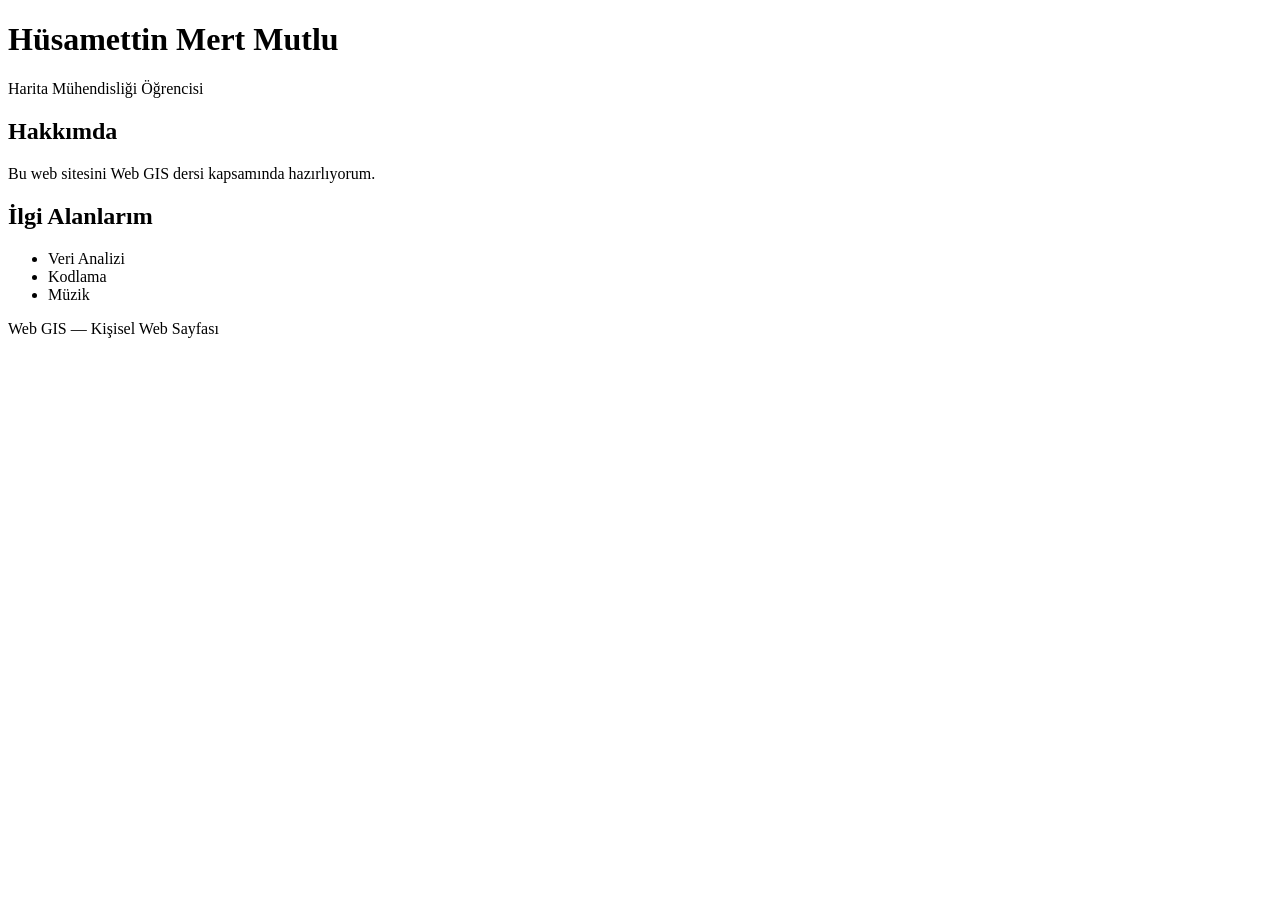
==== index.html @ d996ada9 "Kisisel ana sayfanin HTML iskeletini olustur" ====
<!DOCTYPE html>
<html lang="tr">
<head>
    <meta charset="UTF-8">
    <meta name="viewport" content="width=device-width, initial-scale=1.0">
    <title>Hüsamettin Mert Mutlu | Kişisel Web Sitesi</title>
</head>
<body>
    <header>
        <h1>Hüsamettin Mert Mutlu</h1>
        <p>Harita Mühendisliği Öğrencisi</p>
    </header>

    <main>
        <section>
            <h2>Hakkımda</h2>
            <p>
                Bu web sitesini Web GIS dersi kapsamında
                hazırlıyorum.
            </p>
        </section>

        <section>
            <h2>İlgi Alanlarım</h2>
            <ul>
                <li>Veri Analizi</li>
                <li>Kodlama</li>
                <li>Müzik</li>
            </ul>
        </section>
    </main>

    <footer>
        <p>Web GIS — Kişisel Web Sayfası</p>
    </footer>
</body>
</html>
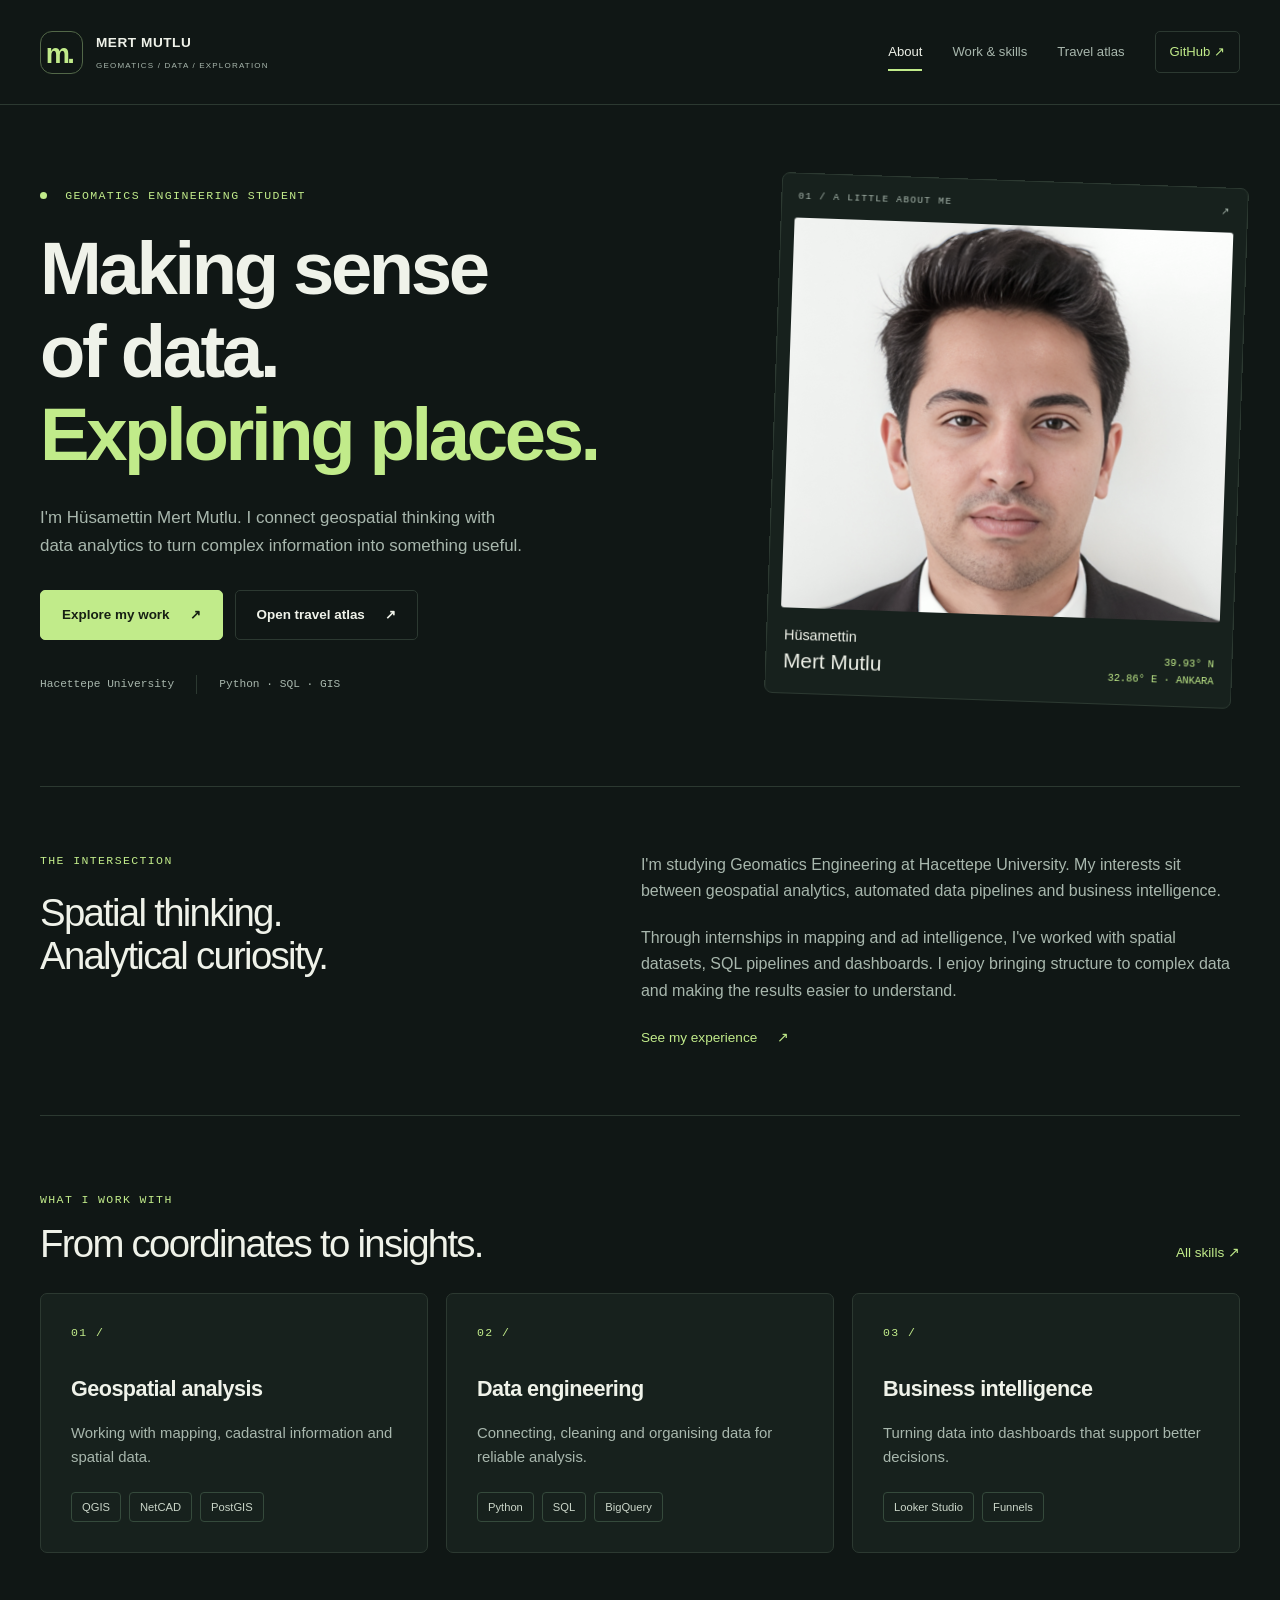
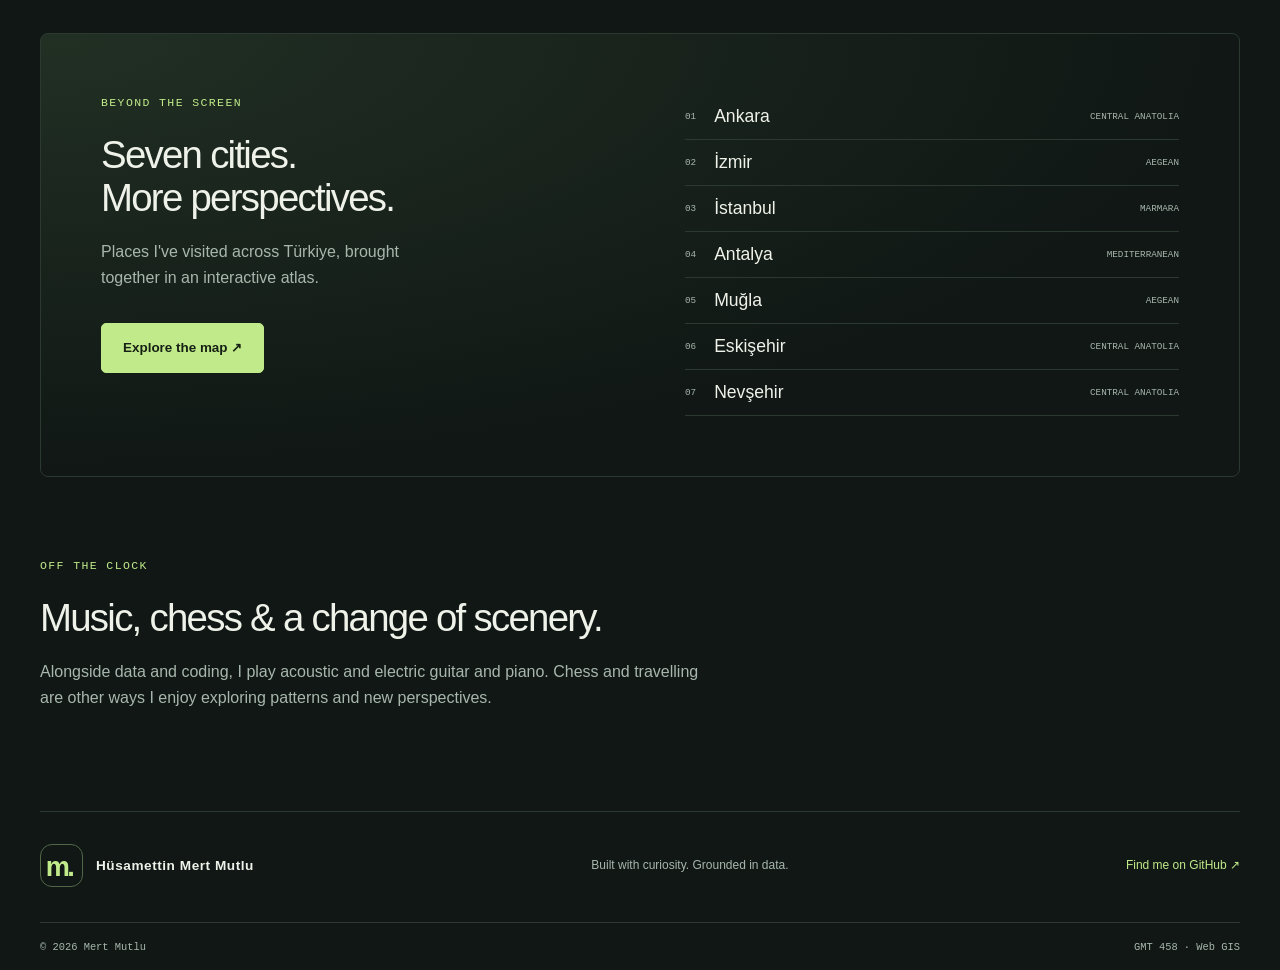
==== commit 7600e31a: "Build personal portfolio and travel atlas with city photos" ====
--- a/index.html
+++ b/index.html
@@ -1,37 +1,10 @@
 <!DOCTYPE html>
-<html lang="tr">
-<head>
-    <meta charset="UTF-8">
-    <meta name="viewport" content="width=device-width, initial-scale=1.0">
-    <title>Hüsamettin Mert Mutlu | Kişisel Web Sitesi</title>
-</head>
-<body>
-    <header>
-        <h1>Hüsamettin Mert Mutlu</h1>
-        <p>Harita Mühendisliği Öğrencisi</p>
-    </header>
-
-    <main>
-        <section>
-            <h2>Hakkımda</h2>
-            <p>
-                Bu web sitesini Web GIS dersi kapsamında
-                hazırlıyorum.
-            </p>
-        </section>
-
-        <section>
-            <h2>İlgi Alanlarım</h2>
-            <ul>
-                <li>Veri Analizi</li>
-                <li>Kodlama</li>
-                <li>Müzik</li>
-            </ul>
-        </section>
-    </main>
-
-    <footer>
-        <p>Web GIS — Kişisel Web Sayfası</p>
-    </footer>
-</body>
-</html>+<html lang="en"><head><meta charset="UTF-8"><meta name="viewport" content="width=device-width, initial-scale=1.0"><meta name="theme-color" content="#101715"><meta name="description" content="Hüsamettin Mert Mutlu — geomatics engineering, data analytics and an interactive travel atlas of Türkiye."><title>About | Mert Mutlu</title><link rel="icon" href="images/favicon.svg" type="image/svg+xml"><link rel="stylesheet" href="css/style.css"><script defer src="js/site.js"></script></head>
+<body><a class="skip-link" href="#main">Skip to content</a><header class="site-header"><div class="container nav"><a class="brand" href="index.html" aria-label="Mert Mutlu home"><span class="brand-mark">m.</span><span>MERT MUTLU<span class="brand-sub">GEOMATICS / DATA / EXPLORATION</span></span></a><nav aria-label="Main navigation"><a href="index.html" aria-current="page">About</a><a href="projects.html">Work & skills</a><a href="maps.html">Travel atlas</a><a class="github-link" href="https://github.com/mert0037" target="_blank" rel="noopener noreferrer">GitHub ↗</a></nav></div></header>
+<main id="main">
+<section class="container hero"><div class="hero-copy"><p class="eyebrow"><span class="status-dot"></span> GEOMATICS ENGINEERING STUDENT</p><h1>Making sense<br>of data.<br><em>Exploring places.</em></h1><p class="hero-intro">I'm Hüsamettin Mert Mutlu. I connect geospatial thinking with data analytics to turn complex information into something useful.</p><div class="button-row"><a class="button primary" href="projects.html">Explore my work <span>↗</span></a><a class="button secondary" href="maps.html">Open travel atlas <span>↗</span></a></div><div class="hero-meta"><span>Hacettepe University</span><span>Python · SQL · GIS</span></div></div><div class="portrait-wrap"><div class="portrait-top"><span>01 / A LITTLE ABOUT ME</span><span>↗</span></div><img class="portrait" src="images/portrait.png" width="2770" height="3694" alt="Portrait of Hüsamettin Mert Mutlu"><div class="portrait-caption"><span>Hüsamettin<br><strong>Mert Mutlu</strong></span><span class="coordinate-label">39.93° N<br>32.86° E · ANKARA</span></div></div></section>
+<section class="container about-section"><div><p class="eyebrow">THE INTERSECTION</p><h2>Spatial thinking.<br>Analytical curiosity.</h2></div><div class="about-copy"><p>I'm studying Geomatics Engineering at Hacettepe University. My interests sit between geospatial analytics, automated data pipelines and business intelligence.</p><p>Through internships in mapping and ad intelligence, I've worked with spatial datasets, SQL pipelines and dashboards. I enjoy bringing structure to complex data and making the results easier to understand.</p><a class="text-link" href="projects.html#experience">See my experience <span>↗</span></a></div></section>
+<section class="container"><div class="section-heading"><div><p class="eyebrow">WHAT I WORK WITH</p><h2>From coordinates to insights.</h2></div><a class="text-link" href="projects.html">All skills ↗</a></div><div class="three-grid"><article class="feature-card"><span class="card-number">01 /</span><h3>Geospatial analysis</h3><p>Working with mapping, cadastral information and spatial data.</p><div class="tags"><span>QGIS</span><span>NetCAD</span><span>PostGIS</span></div></article><article class="feature-card"><span class="card-number">02 /</span><h3>Data engineering</h3><p>Connecting, cleaning and organising data for reliable analysis.</p><div class="tags"><span>Python</span><span>SQL</span><span>BigQuery</span></div></article><article class="feature-card"><span class="card-number">03 /</span><h3>Business intelligence</h3><p>Turning data into dashboards that support better decisions.</p><div class="tags"><span>Looker Studio</span><span>Funnels</span></div></article></div></section>
+<section class="container travel-teaser"><div><p class="eyebrow">BEYOND THE SCREEN</p><h2>Seven cities.<br>More perspectives.</h2><p>Places I've visited across Türkiye, brought together in an interactive atlas.</p><a class="button primary" href="maps.html">Explore the map ↗</a></div><div class="travel-list"><span>01 <b>Ankara</b> CENTRAL ANATOLIA</span><span>02 <b>İzmir</b> AEGEAN</span><span>03 <b>İstanbul</b> MARMARA</span><span>04 <b>Antalya</b> MEDITERRANEAN</span><span>05 <b>Muğla</b> AEGEAN</span><span>06 <b>Eskişehir</b> CENTRAL ANATOLIA</span><span>07 <b>Nevşehir</b> CENTRAL ANATOLIA</span></div></section>
+<section class="container interests"><p class="eyebrow">OFF THE CLOCK</p><h2>Music, chess & a change of scenery.</h2><p>Alongside data and coding, I play acoustic and electric guitar and piano. Chess and travelling are other ways I enjoy exploring patterns and new perspectives.</p></section>
+</main><footer class="site-footer container"><a class="brand" href="index.html"><span class="brand-mark">m.</span><span>Hüsamettin Mert Mutlu</span></a><p>Built with curiosity. Grounded in data.</p><a href="https://github.com/mert0037" target="_blank" rel="noopener noreferrer">Find me on GitHub ↗</a><div class="footer-bottom"><span>© 2026 Mert Mutlu</span><span>GMT 458 · Web GIS</span></div></footer></body></html>
--- a/css/style.css
+++ b/css/style.css
@@ -0,0 +1,9 @@
+/* Shared presentation for all three standalone HTML pages. */
+:root{--bg:#101715;--surface:#17211d;--line:#2c3931;--text:#eff2e9;--muted:#a8b7ad;--accent:#c1eb8a;--ink:#172014;color-scheme:dark}
+*{box-sizing:border-box}html{scroll-behavior:smooth;scroll-padding-top:100px}body{margin:0;background:var(--bg);color:var(--text);font-family:Arial,Helvetica,sans-serif;line-height:1.65}a{color:inherit;text-decoration:none}button,input,select{font:inherit}button,select{cursor:pointer}img{max-width:100%;display:block}button{color:inherit}p{color:var(--muted);margin:0 0 1.25rem}h1,h2,h3{line-height:1.12;letter-spacing:-.045em;margin:0 0 1.2rem}h1{font-size:clamp(3.1rem,5.8vw,5.4rem);font-weight:600}h2{font-size:clamp(2rem,3vw,3rem);font-weight:500}h3{font-size:1.35rem;letter-spacing:-.025em}em{font-style:normal;color:var(--accent)}a,button,select{touch-action:manipulation}:focus-visible{outline:3px solid var(--accent);outline-offset:5px}.container{width:min(1200px,calc(100% - 80px));margin-inline:auto}.eyebrow,.small-label,.card-number{font-family:Consolas,'Courier New',monospace;font-size:.72rem;letter-spacing:.12em;line-height:1.6}.eyebrow{color:var(--accent);margin-bottom:1.3rem}.small-label{color:var(--muted)}.skip-link{position:fixed;top:-100px;left:20px;z-index:9999;background:var(--accent);color:var(--ink);padding:12px}.skip-link:focus{top:12px}.site-header{border-bottom:1px solid var(--line);background:rgba(16,23,21,.96)}.nav{min-height:104px;display:flex;align-items:center;justify-content:space-between;gap:24px}.brand{display:flex;align-items:center;gap:13px;font-size:.85rem;font-weight:700;letter-spacing:.04em}.brand-mark{display:grid;place-items:center;width:43px;height:43px;border:1px solid #526748;border-radius:12px;color:var(--accent);font-size:1.7rem;letter-spacing:-.1em;padding-right:5px}.brand-sub{display:block;font-size:.5rem;letter-spacing:.15em;font-weight:400;color:var(--muted);margin-top:4px}nav{display:flex;gap:30px;align-items:center}nav a{font-size:.82rem;color:var(--muted);padding:12px 0;position:relative}nav a:hover,nav a[aria-current]{color:var(--text)}nav a[aria-current]:after{content:'';position:absolute;bottom:4px;left:0;right:0;height:2px;background:var(--accent)}nav .github-link{border:1px solid var(--line);border-radius:5px;padding:9px 14px;color:var(--accent)}.hero{display:grid;grid-template-columns:1.4fr 1fr;gap:80px;align-items:center;padding-block:75px 85px}.hero-copy{animation:arrive .7s ease-out both}.status-dot{display:inline-block;width:7px;height:7px;border-radius:50%;background:var(--accent);margin-right:10px;animation:signal 2.5s ease-in-out 3}.hero-intro{max-width:490px;font-size:1.06rem;margin-top:28px}.button-row{display:flex;gap:12px;flex-wrap:wrap;margin-top:30px}.button{display:inline-flex;align-items:center;justify-content:center;gap:20px;padding:13px 21px;border-radius:5px;font-size:.84rem;font-weight:600;border:1px solid var(--line);transition:transform .2s,background .2s}.button:hover{transform:translateY(-3px)}.primary{background:var(--accent);color:var(--ink);border-color:var(--accent)}.primary:hover{background:#d4f6ad}.secondary{background:transparent;color:var(--text)}.hero-meta{display:flex;gap:22px;margin-top:35px;font-family:Consolas,monospace;font-size:.7rem;color:var(--muted)}.hero-meta span+span{border-left:1px solid var(--line);padding-left:22px}.portrait-wrap{border:1px solid var(--line);padding:13px;border-radius:8px;transform:rotate(2deg);background:var(--surface);animation:arrive .9s ease-out both}.portrait-top{display:flex;justify-content:space-between;color:var(--muted);font: .6rem Consolas,monospace;letter-spacing:.13em;padding:4px 3px 15px}.portrait{width:100%;height:390px;object-fit:cover;object-position:center 34%;border-radius:3px;filter:saturate(.65)}.portrait-caption{padding:17px 4px 4px;display:flex;justify-content:space-between;align-items:end;font-size:.9rem;line-height:1.45}.portrait-caption strong{font-size:1.3rem;font-weight:500}.coordinate-label{font: .65rem/1.65 Consolas,monospace;color:var(--accent);text-align:right}.about-section{border-block:1px solid var(--line);padding-block:65px;display:grid;grid-template-columns:1fr 1.15fr;gap:80px;margin-bottom:75px}.about-copy p{font-size:1rem}.text-link{border:none;background:none;padding:0;color:var(--accent);font-size:.85rem;display:inline-flex;align-items:center;gap:20px}.text-link:hover{text-decoration:underline;text-underline-offset:5px}.section-heading{display:flex;align-items:end;justify-content:space-between;gap:20px;margin-bottom:28px}.section-heading h2{margin-bottom:0}.section-heading .eyebrow{margin-bottom:12px}.three-grid{display:grid;grid-template-columns:repeat(3,1fr);gap:18px}.feature-card{padding:30px;background:var(--surface);border:1px solid var(--line);border-radius:7px}.card-number{display:block;color:var(--accent);margin-bottom:35px}.feature-card p{font-size:.93rem}.tags{display:flex;gap:8px;flex-wrap:wrap;margin-top:22px}.tags span,.table-tag{padding:5px 10px;border:1px solid #354a3c;border-radius:4px;font-size:.7rem;color:#cbd6c9}.travel-teaser{display:grid;grid-template-columns:1fr 1fr;gap:90px;padding:60px;margin-top:80px;border:1px solid var(--line);border-radius:8px;background:radial-gradient(ellipse at top left,#223024,transparent 70%)}.travel-teaser p{max-width:360px}.travel-teaser .button{margin-top:12px}.travel-list span{display:flex;gap:18px;padding:12px 0;border-bottom:1px solid var(--line);font:.58rem/1.7 Consolas,monospace;color:var(--muted);align-items:center}.travel-list b{font:1.1rem Arial,sans-serif;font-weight:400;color:var(--text);flex:1}.interests{padding-block:80px}.interests p:last-child{max-width:670px}.site-footer{border-top:1px solid var(--line);padding-top:32px;display:flex;align-items:center;justify-content:space-between;gap:20px;flex-wrap:wrap}.site-footer p,.site-footer>a:last-of-type{font-size:.75rem;margin:0}.site-footer>a:last-of-type{color:var(--accent)}.footer-bottom{width:100%;display:flex;justify-content:space-between;border-top:1px solid var(--line);margin-top:15px;padding-block:18px;font:.65rem Consolas,monospace;color:var(--muted)}.page-intro{padding-block:70px 55px}.page-intro>p:last-child{max-width:620px;font-size:1.08rem}.section-space{margin-block:75px}.table-scroll{overflow:auto;border:1px solid var(--line);border-radius:7px}.project-table{width:100%;border-collapse:collapse;text-align:left;min-width:820px}.project-table caption{text-align:left;padding:15px 22px;background:var(--surface);font-size:.73rem;color:var(--muted)}.project-table thead{background:#1e2b23;color:var(--accent);font: .7rem Consolas,monospace;text-transform:uppercase;letter-spacing:.1em}.project-table td,.project-table th{padding:24px 22px;border-top:1px solid var(--line);vertical-align:middle}.project-table thead th{padding-block:13px}.project-table th[scope=row]{font-weight:400;width:39%}.project-table h3{font-size:1.2rem}.project-table p{font-size:.83rem;margin:0;line-height:1.65}.project-table td:first-child{width:21%}.project-table img{min-width:130px;width:100%;border-radius:5px}.project-table td{font-size:.8rem}.table-tag{display:inline-block;margin:3px 3px 3px 0}.muted{color:var(--muted)}.experience-layout{display:grid;grid-template-columns:1fr 1.5fr;gap:80px}.timeline{border-left:1px solid #4c6249;padding-left:34px}.timeline article{position:relative;padding-bottom:25px;margin-bottom:28px;border-bottom:1px solid var(--line)}.timeline article:before{content:'';position:absolute;left:-40px;top:5px;width:10px;height:10px;border-radius:50%;background:var(--accent);box-shadow:0 0 0 5px var(--bg)}.timeline article:last-child{margin-bottom:0}.timeline h3{margin-top:12px;margin-bottom:8px}.timeline .organisation{color:#d1ddce;font-size:.92rem;margin-bottom:12px}.timeline p:last-child{font-size:.9rem;margin-bottom:0}.two-grid{display:grid;grid-template-columns:1fr 1fr;gap:20px}hr{border:none;border-top:1px solid var(--line);margin:26px 0}.atlas-stats{display:flex;gap:40px;border-top:1px solid var(--line);margin-top:35px;padding-top:25px}.atlas-stats span{color:var(--muted);font-size:.8rem;display:flex;gap:12px;align-items:center}.atlas-stats b{color:var(--text);font-size:1.65rem;font-weight:400}.atlas-toolbar{display:flex;justify-content:space-between;align-items:center;gap:30px}.atlas-toolbar .eyebrow{margin-bottom:9px}.atlas-toolbar p{font-size:.9rem;max-width:510px;margin-bottom:0}.city-selector{display:flex;gap:9px;align-items:end;flex-wrap:wrap}.city-selector label{flex-basis:100%;font-size:.72rem;color:var(--muted)}select{background:var(--surface);color:var(--text);border:1px solid #53674d;border-radius:4px;padding:12px;min-width:175px}.city-selector .button{padding:13px}.map-hint{font-size:.8rem;margin:25px 0 18px;padding:12px 16px;border-left:2px solid var(--accent);background:var(--surface)}.map-grid{display:grid;grid-template-columns:1fr 1fr;gap:20px}.map-panel{border:1px solid var(--line);border-radius:7px;overflow:hidden;background:var(--surface);min-width:0}.map-heading{display:flex;justify-content:space-between;align-items:center;padding:21px}.map-heading h2{font-size:1.65rem;margin:4px 0 0}.map-heading .small-label{font-size:.6rem}.map-badge{color:var(--accent);border:1px solid #44583a;border-radius:20px;padding:4px 10px;font-size:.65rem}.map{width:100%;height:400px;background:#cbd3d0;color:#172014;position:relative}.map:focus-visible{outline-offset:-4px}.map-footer{padding:13px 17px;display:flex;justify-content:space-between;gap:10px;align-items:center;min-height:65px}.map-footer p{margin:0;font:.68rem/1.6 Consolas,monospace}.map-footer .text-link{white-space:nowrap;font-size:.72rem}.map-footnote{font-size:.7rem;margin-top:15px}.city-grid{display:grid;grid-template-columns:repeat(3,1fr);gap:22px}.city-card{border:1px solid var(--line);border-radius:7px;overflow:hidden;background:var(--surface)}.city-card img{width:100%;aspect-ratio:5/3;object-fit:cover;transition:transform .35s}.city-card:hover img{transform:scale(1.025)}.city-card-body{padding:22px}.city-card h3{font-size:1.55rem;margin:9px 0 12px}.city-card p{font-size:.86rem;min-height:46px}.city-card .small-label{font-size:.62rem}.map-popup{background:#fff;color:#1c2b20;border-radius:7px;box-shadow:0 4px 25px #0004;padding:17px;min-width:210px;max-width:280px;position:relative}.map-popup h3{margin:0 25px 7px 0;font-size:1.2rem;color:#172014}.map-popup p,.leaflet-popup-content p{font-size:.8rem;color:#3d5045;margin:5px 0}.popup-close{position:absolute;right:5px;top:3px;border:0;background:none;color:#263c2c;font-size:1.2rem;padding:4px 7px}.leaflet-popup-content h3{font-size:1.2rem;color:#172014}.leaflet-container{font-family:Arial,sans-serif}.ol-control button{background:#173522!important;color:#fff!important}.ol-attribution{font-size:10px!important}.notice{padding:20px;background:#342e1b;color:#f3dfac}.map .notice{position:absolute;inset:10px;z-index:1000;height:fit-content}.map-popup[hidden]{display:none}
+/* Actual CSS keyframe animations; honour reduced-motion preferences. */
+@keyframes arrive{from{opacity:0;translate:0 18px}to{opacity:1;translate:0 0}}@keyframes signal{0%,100%{box-shadow:0 0 0 0 #c1eb8a00}50%{box-shadow:0 0 0 6px #c1eb8a22}}
+@media(min-width:1500px){.hero{gap:100px}.portrait{height:440px}}
+@media(max-width:1000px){.container{width:calc(100% - 48px)}.hero{gap:36px}.hero h1{font-size:3.7rem}.portrait{height:345px}nav{gap:18px}.brand-sub{display:none}.travel-teaser{padding:35px;gap:40px}.feature-card{padding:23px}.about-section{gap:40px}.map-grid{grid-template-columns:1fr}.map{height:440px}.atlas-toolbar{align-items:start}.experience-layout{gap:35px}}
+@media(max-width:700px){.container{width:calc(100% - 36px)}.nav{flex-direction:column;align-items:start;gap:10px;padding-block:18px;min-height:0}nav{width:100%;justify-content:space-between;gap:12px}nav a{font-size:.73rem}nav .github-link{padding:6px 9px}.brand-mark{width:34px;height:34px;font-size:1.4rem}.brand-sub{display:block}.hero{grid-template-columns:1fr;gap:40px;padding-block:44px 52px}.hero h1{font-size:clamp(2.8rem,10.3vw,4rem)}.hero-intro{font-size:1rem}.hero-meta{font-size:.63rem;gap:14px}.hero-meta span+span{padding-left:14px}.portrait-wrap{max-width:420px;width:95%;justify-self:center}.portrait{height:370px;object-position:center 32%}.about-section{grid-template-columns:1fr;gap:20px;padding-block:40px;margin-bottom:50px}.three-grid,.two-grid,.experience-layout{grid-template-columns:1fr}.feature-card{padding:26px}.card-number{margin-bottom:25px}.section-heading{align-items:start}.section-heading .small-label{display:none}.section-heading>.text-link{white-space:nowrap;font-size:.75rem}.travel-teaser{grid-template-columns:1fr;padding:28px;gap:28px;margin-top:50px}.interests{padding-block:50px}.site-footer{align-items:start;gap:15px}.site-footer p{width:100%}.page-intro{padding-block:42px 35px}.page-intro h1{font-size:clamp(2.65rem,10vw,4rem)}.page-intro>p:last-child{font-size:1rem}.section-space{margin-block:48px}.atlas-stats{gap:20px;justify-content:space-between}.atlas-stats span{flex-direction:column;align-items:start;gap:0;font-size:.7rem}.atlas-toolbar{flex-direction:column;gap:20px}.city-selector{width:100%}.city-selector select{flex:1;min-width:0}.map{height:350px}.map-heading{padding:17px}.map-heading h2{font-size:1.45rem}.map-badge{font-size:.6rem}.city-grid{grid-template-columns:1fr}.city-card p{min-height:0}.table-scroll{margin-right:0}.timeline{margin-left:5px}.map-footer{align-items:start}.button{font-size:.8rem;padding:12px 16px}.city-card img{max-height:250px}}
+@media(prefers-reduced-motion:reduce){html{scroll-behavior:auto}*,*:before,*:after{animation:none!important;transition:none!important}}
